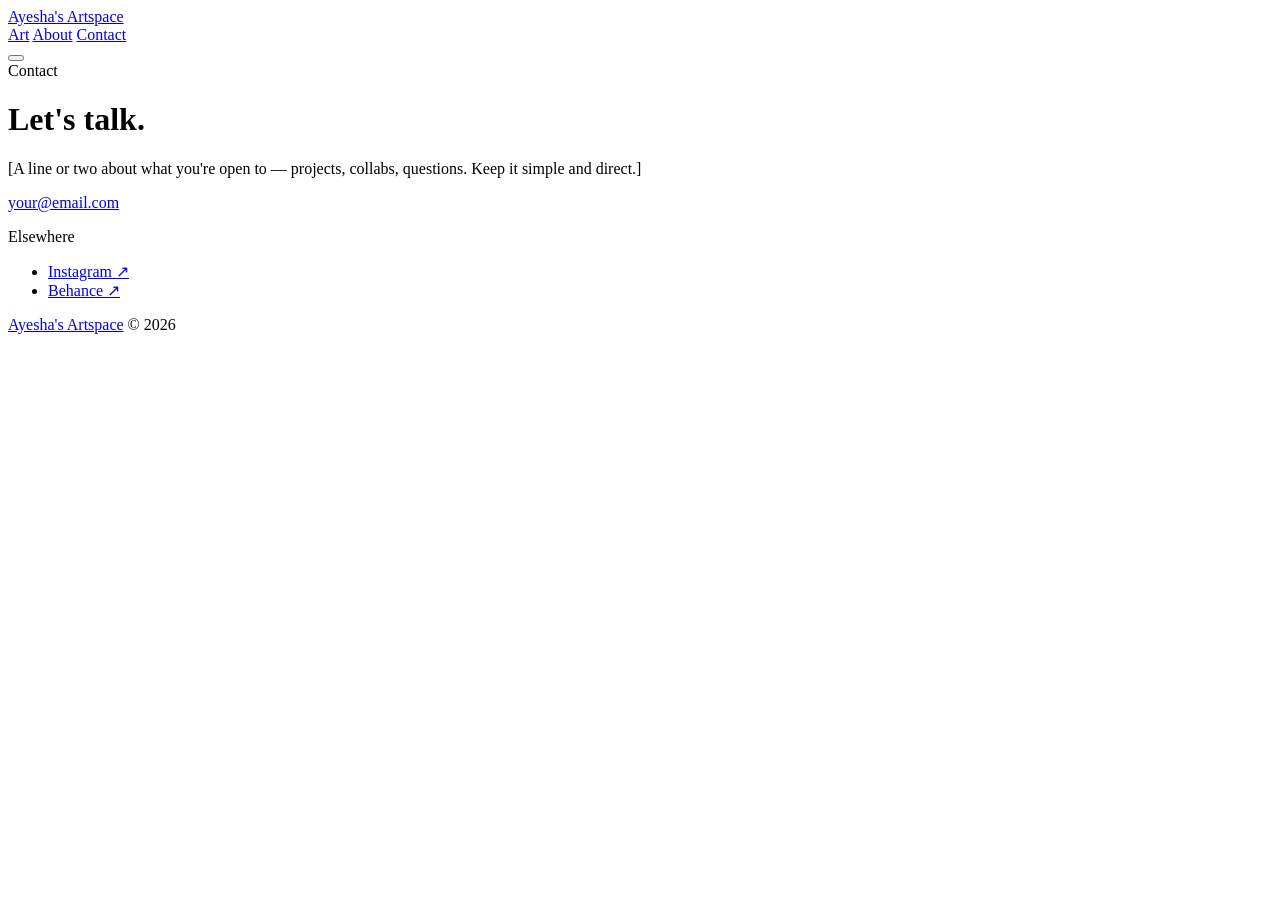
==== index.html @ 91e34842 "Add files via upload" ====
<!DOCTYPE html>
<html lang="en">
<head>
  <meta charset="UTF-8">
  <meta name="viewport" content="width=device-width, initial-scale=1.0">
  <title>Contact — Ayesha's Artspace</title>
  <link rel="preconnect" href="https://fonts.googleapis.com">
  <link rel="preconnect" href="https://fonts.gstatic.com" crossorigin>
  <link href="https://fonts.googleapis.com/css2?family=Cormorant:ital,wght@0,300;0,400;1,300;1,400&family=Syne:wght@400;500;600;700;800&display=swap" rel="stylesheet">
  <link rel="stylesheet" href="styles.css">
</head>
<body>
  <div class="grain" aria-hidden="true"></div>

  <nav id="nav">
    <a href="index.html" class="nav-logo">Ayesha's Artspace</a>
    <div class="nav-links" id="navLinks">
      <a href="work-art.html">Art</a>
      <a href="about.html">About</a>
      <a href="contact.html">Contact</a>
    </div>
    <button class="nav-toggle" id="navToggle" aria-label="Open menu">
      <span></span>
      <span></span>
    </button>
  </nav>

  <div class="page-header">
    <span class="page-label">Contact</span>
    <h1 class="page-title">Let's talk.</h1>
  </div>

  <div class="contact-body">
    <div class="contact-left">
      <p class="contact-tagline">[A line or two about what you're open to — projects, collabs, questions. Keep it simple and direct.]</p>
      <a href="mailto:your@email.com" class="contact-email-link">your@email.com</a>
    </div>

    <div class="contact-right">
      <p class="socials-label">Elsewhere</p>
      <ul class="social-list">
        <li class="social-item">
          <a href="https://www.instagram.com/ayeshasartspace" target="_blank" rel="noopener noreferrer">
            Instagram
            <span class="s-arrow">↗</span>
          </a>
        </li>
        <li class="social-item">
          <a href="https://www.behance.net/ayeshas12" target="_blank" rel="noopener noreferrer">
            Behance
            <span class="s-arrow">↗</span>
          </a>
        </li>
      </ul>
    </div>
  </div>

  <footer>
    <a href="index.html" class="footer-logo">Ayesha's Artspace</a>
    <span class="footer-copy">© 2026</span>
  </footer>

  <script>
    const nav = document.getElementById('nav');
    window.addEventListener('scroll', () => {
      nav.classList.toggle('scrolled', window.scrollY > 40);
    }, { passive: true });

    const toggle = document.getElementById('navToggle');
    const links  = document.getElementById('navLinks');
    toggle.addEventListener('click', () => {
      const open = links.classList.toggle('open');
      toggle.classList.toggle('open', open);
      toggle.setAttribute('aria-label', open ? 'Close menu' : 'Open menu');
    });
  </script>
</body>
</html>
---- styles.css ----
<!DOCTYPE html>
<html lang="en">
<head>
  <meta charset="UTF-8">
  <meta name="viewport" content="width=device-width, initial-scale=1.0">
  <title>Ayesha's Artspace</title>
  <link rel="preconnect" href="https://fonts.googleapis.com">
  <link rel="preconnect" href="https://fonts.gstatic.com" crossorigin>
  <link href="https://fonts.googleapis.com/css2?family=Cormorant:ital,wght@0,300;0,400;1,300;1,400&family=Syne:wght@400;500;600;700;800&display=swap" rel="stylesheet">
  <link rel="stylesheet" href="styles.css">
</head>
<body>
  <div class="grain" aria-hidden="true"></div>

  <nav id="nav">
    <a href="index.html" class="nav-logo">Ayesha's Artspace</a>
    <div class="nav-links" id="navLinks">
      <a href="work-art.html">Art</a>
      <a href="about.html">About</a>
      <a href="contact.html">Contact</a>
    </div>
    <button class="nav-toggle" id="navToggle" aria-label="Open menu">
      <span></span>
      <span></span>
    </button>
  </nav>

  <main>
    <section class="hero">
      <div class="hero-glow" aria-hidden="true"></div>
      <div class="hero-inner">
        <span class="hero-spark" aria-hidden="true">✨</span>
        <h1 class="hero-name">Ayesha's<br><em>Artspace</em></h1>
        <div class="hero-divider" aria-hidden="true"></div>
        <p class="hero-sub">Art&ensp;&middot;&ensp;Calligraphy&ensp;&middot;&ensp;Paintings&ensp;&middot;&ensp;Handmade Crafts&ensp;&middot;&ensp;Sketches</p>
      </div>
      <div class="hero-scroll" aria-hidden="true">
        <span>Scroll</span>
        <div class="scroll-bar"></div>
      </div>
    </section>

    <section class="work-section" aria-label="Work disciplines">
      <div class="work-section-header">
        <p class="section-tag">Explore</p>
        <p class="section-count">the artspace</p>
      </div>

      <div class="tiles">

        <a href="work-art.html" class="tile tile-featured">
          <div class="tile-head">
            <svg class="tile-icon" viewBox="0 0 32 32" fill="none" xmlns="http://www.w3.org/2000/svg" aria-hidden="true">
              <path d="M5 27C5 27 10 22 15 15C20 8 25 5 25 5" stroke="currentColor" stroke-width="1.4" stroke-linecap="round"/>
              <path d="M25 5C25 5 27 7.5 27 10C27 12.5 24.5 13.5 22 12" stroke="currentColor" stroke-width="1.4" stroke-linecap="round"/>
              <circle cx="7" cy="25" r="2" fill="currentColor" opacity="0.4"/>
            </svg>
            <span class="tile-num">01</span>
          </div>
          <span class="tile-label">Art</span>
          <span class="tile-sub-label">Paintings · Sketches · Crafts · Calligraphy</span>
          <span class="tile-arrow" aria-hidden="true">→</span>
        </a>

        <a href="work-art.html#logos" class="tile">
          <div class="tile-head">
            <svg class="tile-icon" viewBox="0 0 32 32" fill="none" xmlns="http://www.w3.org/2000/svg" aria-hidden="true">
              <path d="M7 25L3 29M3 29H7M3 29V25M25 3L29 7L13 23L9 19L25 3Z" stroke="currentColor" stroke-width="1.4" stroke-linecap="round" stroke-linejoin="round"/>
              <circle cx="27" cy="5" r="1.5" fill="currentColor" opacity="0.4"/>
            </svg>
            <span class="tile-num">02</span>
          </div>
          <span class="tile-label">Logos & Design</span>
          <span class="tile-sub-label">Coming soon</span>
          <span class="tile-arrow" aria-hidden="true">→</span>
        </a>

        <a href="about.html" class="tile">
          <div class="tile-head">
            <svg class="tile-icon" viewBox="0 0 32 32" fill="none" xmlns="http://www.w3.org/2000/svg" aria-hidden="true">
              <circle cx="16" cy="12" r="5" stroke="currentColor" stroke-width="1.4"/>
              <path d="M5 27c0-6.075 4.925-11 11-11s11 4.925 11 11" stroke="currentColor" stroke-width="1.4" stroke-linecap="round"/>
            </svg>
            <span class="tile-num">03</span>
          </div>
          <span class="tile-label">About Ayesha</span>
          <span class="tile-sub-label">Artist based in India</span>
          <span class="tile-arrow" aria-hidden="true">→</span>
        </a>

      </div>
    </section>
  </main>

  <footer>
    <a href="index.html" class="footer-logo">Ayesha's Artspace</a>
    <span class="footer-copy">© 2026</span>
  </footer>

  <script>
    const nav = document.getElementById('nav');
    window.addEventListener('scroll', () => {
      nav.classList.toggle('scrolled', window.scrollY > 40);
    }, { passive: true });

    const toggle = document.getElementById('navToggle');
    const links  = document.getElementById('navLinks');

    toggle.addEventListener('click', () => {
      const open = links.classList.toggle('open');
      toggle.classList.toggle('open', open);
      toggle.setAttribute('aria-label', open ? 'Close menu' : 'Open menu');
    });

    links.querySelectorAll('a').forEach(a => {
      a.addEventListener('click', () => {
        links.classList.remove('open');
        toggle.classList.remove('open');
        toggle.setAttribute('aria-label', 'Open menu');
      });
    });
  </script>
</body>
</html>
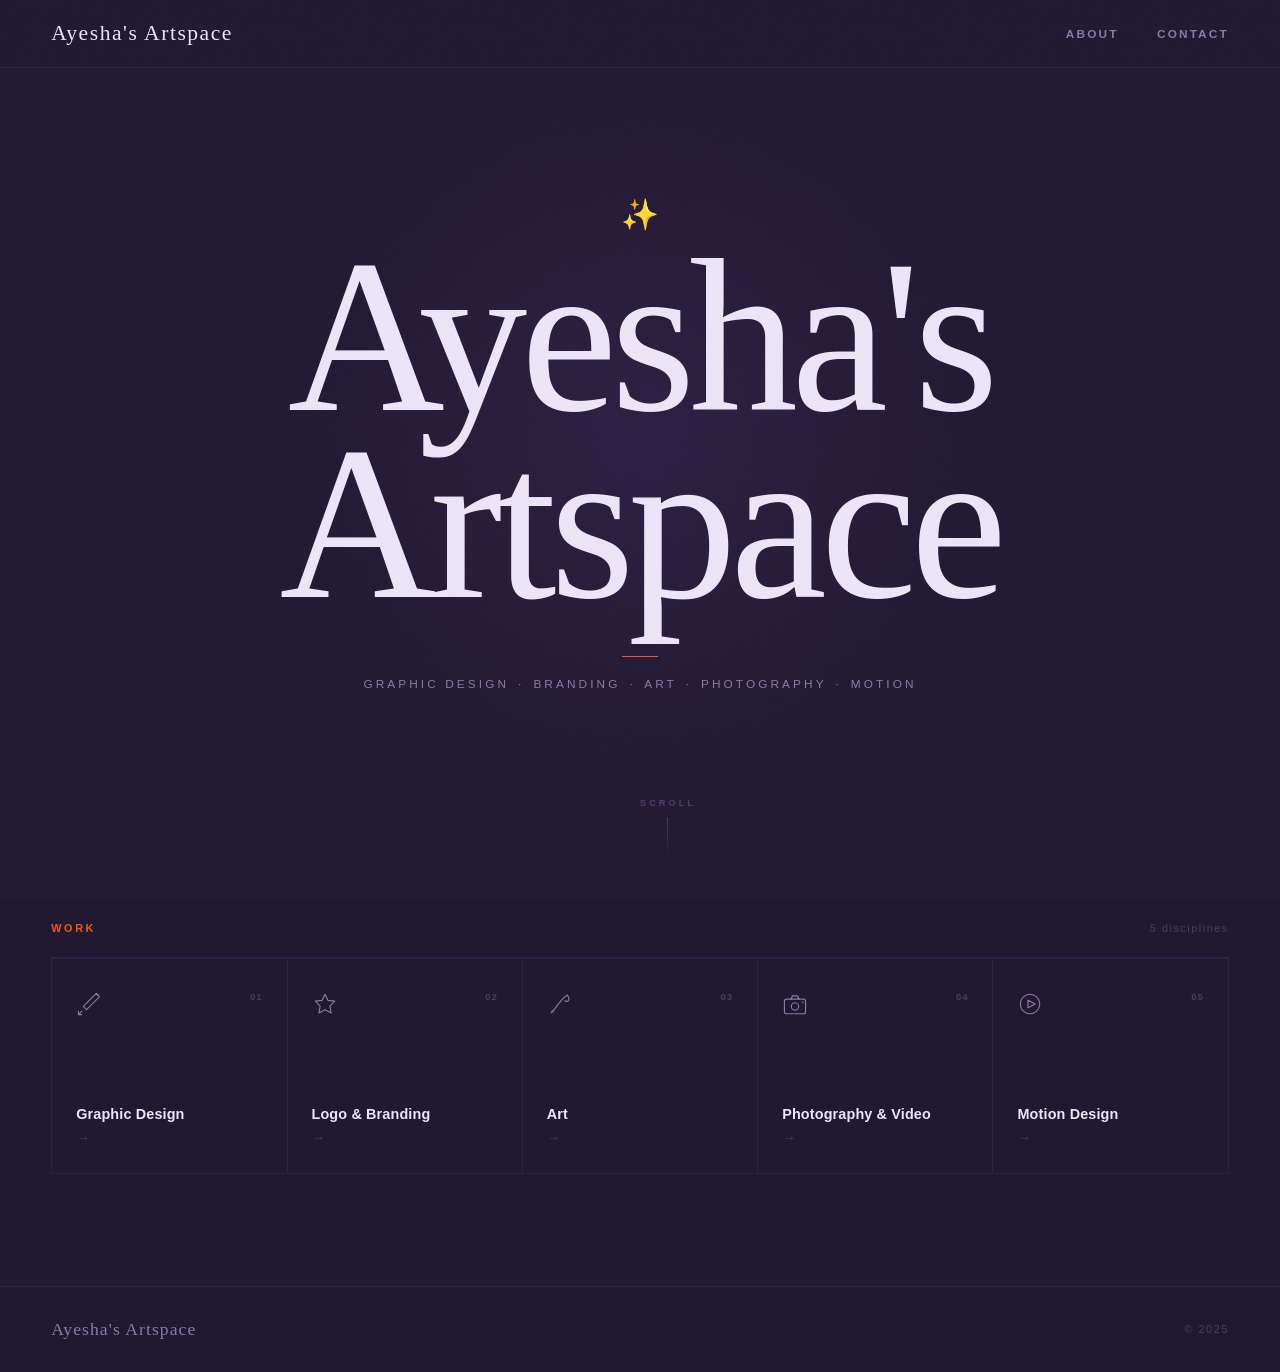
==== commit 1d1e9997: "Fixed and changed many files" ====
--- a/index.html
+++ b/index.html
@@ -3,7 +3,7 @@
 <head>
   <meta charset="UTF-8">
   <meta name="viewport" content="width=device-width, initial-scale=1.0">
-  <title>Contact — Ayesha's Artspace</title>
+  <title>Ayesha's Artspace</title>
   <link rel="preconnect" href="https://fonts.googleapis.com">
   <link rel="preconnect" href="https://fonts.gstatic.com" crossorigin>
   <link href="https://fonts.googleapis.com/css2?family=Cormorant:ital,wght@0,300;0,400;1,300;1,400&family=Syne:wght@400;500;600;700;800&display=swap" rel="stylesheet">
@@ -15,7 +15,6 @@
   <nav id="nav">
     <a href="index.html" class="nav-logo">Ayesha's Artspace</a>
     <div class="nav-links" id="navLinks">
-      <a href="work-art.html">Art</a>
       <a href="about.html">About</a>
       <a href="contact.html">Contact</a>
     </div>
@@ -25,54 +24,126 @@
     </button>
   </nav>
 
-  <div class="page-header">
-    <span class="page-label">Contact</span>
-    <h1 class="page-title">Let's talk.</h1>
-  </div>
+  <main>
+    <section class="hero">
+      <div class="hero-glow" aria-hidden="true"></div>
 
-  <div class="contact-body">
-    <div class="contact-left">
-      <p class="contact-tagline">[A line or two about what you're open to — projects, collabs, questions. Keep it simple and direct.]</p>
-      <a href="mailto:your@email.com" class="contact-email-link">your@email.com</a>
-    </div>
+      <div class="hero-inner">
+        <span class="hero-spark" aria-hidden="true">✨</span>
+        <h1 class="hero-name">Ayesha's Artspace</h1>
+        <div class="hero-divider" aria-hidden="true"></div>
+        <p class="hero-sub">Graphic Design&ensp;&middot;&ensp;Branding&ensp;&middot;&ensp;Art&ensp;&middot;&ensp;Photography&ensp;&middot;&ensp;Motion</p>
+      </div>
 
-    <div class="contact-right">
-      <p class="socials-label">Elsewhere</p>
-      <ul class="social-list">
-        <li class="social-item">
-          <a href="https://www.instagram.com/ayeshasartspace" target="_blank" rel="noopener noreferrer">
-            Instagram
-            <span class="s-arrow">↗</span>
-          </a>
-        </li>
-        <li class="social-item">
-          <a href="https://www.behance.net/ayeshas12" target="_blank" rel="noopener noreferrer">
-            Behance
-            <span class="s-arrow">↗</span>
-          </a>
-        </li>
-      </ul>
-    </div>
-  </div>
+      <div class="hero-scroll" aria-hidden="true">
+        <span>Scroll</span>
+        <div class="scroll-bar"></div>
+      </div>
+    </section>
+
+    <section class="work-section" aria-label="Work disciplines">
+      <div class="work-section-header">
+        <p class="section-tag">Work</p>
+        <p class="section-count">5 disciplines</p>
+      </div>
+
+      <div class="tiles">
+
+        <a href="work-graphic-design.html" class="tile">
+          <div class="tile-head">
+            <svg class="tile-icon" viewBox="0 0 32 32" fill="none" xmlns="http://www.w3.org/2000/svg" aria-hidden="true">
+              <path d="M7 25L3 29M3 29H7M3 29V25M25 3L29 7L13 23L9 19L25 3Z" stroke="currentColor" stroke-width="1.4" stroke-linecap="round" stroke-linejoin="round"/>
+              <circle cx="27" cy="5" r="1.5" fill="currentColor" opacity="0.4"/>
+            </svg>
+            <span class="tile-num">01</span>
+          </div>
+          <span class="tile-label">Graphic Design</span>
+          <span class="tile-arrow" aria-hidden="true">→</span>
+        </a>
+
+        <a href="work-logo-branding.html" class="tile">
+          <div class="tile-head">
+            <svg class="tile-icon" viewBox="0 0 32 32" fill="none" xmlns="http://www.w3.org/2000/svg" aria-hidden="true">
+              <path d="M16 4L19.5 11.5L28 12.5L22 18.5L23.5 27L16 23L8.5 27L10 18.5L4 12.5L12.5 11.5L16 4Z" stroke="currentColor" stroke-width="1.4" stroke-linecap="round" stroke-linejoin="round"/>
+            </svg>
+            <span class="tile-num">02</span>
+          </div>
+          <span class="tile-label">Logo & Branding</span>
+          <span class="tile-arrow" aria-hidden="true">→</span>
+        </a>
+
+        <a href="work-art.html" class="tile">
+          <div class="tile-head">
+            <svg class="tile-icon" viewBox="0 0 32 32" fill="none" xmlns="http://www.w3.org/2000/svg" aria-hidden="true">
+              <path d="M5 27C5 27 10 22 15 15C20 8 25 5 25 5" stroke="currentColor" stroke-width="1.4" stroke-linecap="round"/>
+              <path d="M25 5C25 5 27 7.5 27 10C27 12.5 24.5 13.5 22 12" stroke="currentColor" stroke-width="1.4" stroke-linecap="round"/>
+              <circle cx="7" cy="25" r="2" fill="currentColor" opacity="0.4"/>
+            </svg>
+            <span class="tile-num">03</span>
+          </div>
+          <span class="tile-label">Art</span>
+          <span class="tile-arrow" aria-hidden="true">→</span>
+        </a>
+
+        <a href="work-photography.html" class="tile">
+          <div class="tile-head">
+            <svg class="tile-icon" viewBox="0 0 32 32" fill="none" xmlns="http://www.w3.org/2000/svg" aria-hidden="true">
+              <rect x="3" y="10" width="26" height="18" rx="2.5" stroke="currentColor" stroke-width="1.4"/>
+              <path d="M11 10L13 6H19L21 10" stroke="currentColor" stroke-width="1.4" stroke-linecap="round" stroke-linejoin="round"/>
+              <circle cx="16" cy="19" r="4.5" stroke="currentColor" stroke-width="1.4"/>
+              <circle cx="25.5" cy="14" r="1" fill="currentColor"/>
+            </svg>
+            <span class="tile-num">04</span>
+          </div>
+          <span class="tile-label">Photography & Video</span>
+          <span class="tile-arrow" aria-hidden="true">→</span>
+        </a>
+
+        <a href="work-motion.html" class="tile">
+          <div class="tile-head">
+            <svg class="tile-icon" viewBox="0 0 32 32" fill="none" xmlns="http://www.w3.org/2000/svg" aria-hidden="true">
+              <circle cx="16" cy="16" r="12" stroke="currentColor" stroke-width="1.4"/>
+              <path d="M13.5 11.5L22.5 16L13.5 20.5V11.5Z" stroke="currentColor" stroke-width="1.4" stroke-linejoin="round"/>
+            </svg>
+            <span class="tile-num">05</span>
+          </div>
+          <span class="tile-label">Motion Design</span>
+          <span class="tile-arrow" aria-hidden="true">→</span>
+        </a>
+
+      </div>
+    </section>
+  </main>
 
   <footer>
     <a href="index.html" class="footer-logo">Ayesha's Artspace</a>
-    <span class="footer-copy">© 2026</span>
+    <span class="footer-copy">© 2025</span>
   </footer>
 
   <script>
+    // Nav scroll state
     const nav = document.getElementById('nav');
     window.addEventListener('scroll', () => {
       nav.classList.toggle('scrolled', window.scrollY > 40);
     }, { passive: true });
 
+    // Mobile menu
     const toggle = document.getElementById('navToggle');
     const links  = document.getElementById('navLinks');
+
     toggle.addEventListener('click', () => {
       const open = links.classList.toggle('open');
       toggle.classList.toggle('open', open);
       toggle.setAttribute('aria-label', open ? 'Close menu' : 'Open menu');
     });
+
+    links.querySelectorAll('a').forEach(a => {
+      a.addEventListener('click', () => {
+        links.classList.remove('open');
+        toggle.classList.remove('open');
+        toggle.setAttribute('aria-label', 'Open menu');
+      });
+    });
   </script>
 </body>
 </html>
--- a/styles.css
+++ b/styles.css
@@ -1,124 +1,714 @@
-<!DOCTYPE html>
-<html lang="en">
-<head>
-  <meta charset="UTF-8">
-  <meta name="viewport" content="width=device-width, initial-scale=1.0">
-  <title>Ayesha's Artspace</title>
-  <link rel="preconnect" href="https://fonts.googleapis.com">
-  <link rel="preconnect" href="https://fonts.gstatic.com" crossorigin>
-  <link href="https://fonts.googleapis.com/css2?family=Cormorant:ital,wght@0,300;0,400;1,300;1,400&family=Syne:wght@400;500;600;700;800&display=swap" rel="stylesheet">
-  <link rel="stylesheet" href="styles.css">
-</head>
-<body>
-  <div class="grain" aria-hidden="true"></div>
-
-  <nav id="nav">
-    <a href="index.html" class="nav-logo">Ayesha's Artspace</a>
-    <div class="nav-links" id="navLinks">
-      <a href="work-art.html">Art</a>
-      <a href="about.html">About</a>
-      <a href="contact.html">Contact</a>
-    </div>
-    <button class="nav-toggle" id="navToggle" aria-label="Open menu">
-      <span></span>
-      <span></span>
-    </button>
-  </nav>
-
-  <main>
-    <section class="hero">
-      <div class="hero-glow" aria-hidden="true"></div>
-      <div class="hero-inner">
-        <span class="hero-spark" aria-hidden="true">✨</span>
-        <h1 class="hero-name">Ayesha's<br><em>Artspace</em></h1>
-        <div class="hero-divider" aria-hidden="true"></div>
-        <p class="hero-sub">Art&ensp;&middot;&ensp;Calligraphy&ensp;&middot;&ensp;Paintings&ensp;&middot;&ensp;Handmade Crafts&ensp;&middot;&ensp;Sketches</p>
-      </div>
-      <div class="hero-scroll" aria-hidden="true">
-        <span>Scroll</span>
-        <div class="scroll-bar"></div>
-      </div>
-    </section>
-
-    <section class="work-section" aria-label="Work disciplines">
-      <div class="work-section-header">
-        <p class="section-tag">Explore</p>
-        <p class="section-count">the artspace</p>
-      </div>
-
-      <div class="tiles">
-
-        <a href="work-art.html" class="tile tile-featured">
-          <div class="tile-head">
-            <svg class="tile-icon" viewBox="0 0 32 32" fill="none" xmlns="http://www.w3.org/2000/svg" aria-hidden="true">
-              <path d="M5 27C5 27 10 22 15 15C20 8 25 5 25 5" stroke="currentColor" stroke-width="1.4" stroke-linecap="round"/>
-              <path d="M25 5C25 5 27 7.5 27 10C27 12.5 24.5 13.5 22 12" stroke="currentColor" stroke-width="1.4" stroke-linecap="round"/>
-              <circle cx="7" cy="25" r="2" fill="currentColor" opacity="0.4"/>
-            </svg>
-            <span class="tile-num">01</span>
-          </div>
-          <span class="tile-label">Art</span>
-          <span class="tile-sub-label">Paintings · Sketches · Crafts · Calligraphy</span>
-          <span class="tile-arrow" aria-hidden="true">→</span>
-        </a>
-
-        <a href="work-art.html#logos" class="tile">
-          <div class="tile-head">
-            <svg class="tile-icon" viewBox="0 0 32 32" fill="none" xmlns="http://www.w3.org/2000/svg" aria-hidden="true">
-              <path d="M7 25L3 29M3 29H7M3 29V25M25 3L29 7L13 23L9 19L25 3Z" stroke="currentColor" stroke-width="1.4" stroke-linecap="round" stroke-linejoin="round"/>
-              <circle cx="27" cy="5" r="1.5" fill="currentColor" opacity="0.4"/>
-            </svg>
-            <span class="tile-num">02</span>
-          </div>
-          <span class="tile-label">Logos & Design</span>
-          <span class="tile-sub-label">Coming soon</span>
-          <span class="tile-arrow" aria-hidden="true">→</span>
-        </a>
-
-        <a href="about.html" class="tile">
-          <div class="tile-head">
-            <svg class="tile-icon" viewBox="0 0 32 32" fill="none" xmlns="http://www.w3.org/2000/svg" aria-hidden="true">
-              <circle cx="16" cy="12" r="5" stroke="currentColor" stroke-width="1.4"/>
-              <path d="M5 27c0-6.075 4.925-11 11-11s11 4.925 11 11" stroke="currentColor" stroke-width="1.4" stroke-linecap="round"/>
-            </svg>
-            <span class="tile-num">03</span>
-          </div>
-          <span class="tile-label">About Ayesha</span>
-          <span class="tile-sub-label">Artist based in India</span>
-          <span class="tile-arrow" aria-hidden="true">→</span>
-        </a>
-
-      </div>
-    </section>
-  </main>
-
-  <footer>
-    <a href="index.html" class="footer-logo">Ayesha's Artspace</a>
-    <span class="footer-copy">© 2026</span>
-  </footer>
-
-  <script>
-    const nav = document.getElementById('nav');
-    window.addEventListener('scroll', () => {
-      nav.classList.toggle('scrolled', window.scrollY > 40);
-    }, { passive: true });
-
-    const toggle = document.getElementById('navToggle');
-    const links  = document.getElementById('navLinks');
-
-    toggle.addEventListener('click', () => {
-      const open = links.classList.toggle('open');
-      toggle.classList.toggle('open', open);
-      toggle.setAttribute('aria-label', open ? 'Close menu' : 'Open menu');
-    });
-
-    links.querySelectorAll('a').forEach(a => {
-      a.addEventListener('click', () => {
-        links.classList.remove('open');
-        toggle.classList.remove('open');
-        toggle.setAttribute('aria-label', 'Open menu');
-      });
-    });
-  </script>
-</body>
-</html>
+/* ══════════════════════════════════════════════
+   Ayesha's Artspace — Shared Styles
+   ══════════════════════════════════════════════ */
+
+*, *::before, *::after {
+  box-sizing: border-box;
+  margin: 0;
+  padding: 0;
+}
+
+:root {
+  --bg:            #211832;
+  --bg-tile:       #261a3b;
+  --bg-hover:      rgba(242, 89, 18, 0.07);
+  --purple:        #412B6B;
+  --purple-bright: #5C3E94;
+  --orange:        #F25912;
+  --text:          #EDE5F8;
+  --text-dim:      #8B7AAA;
+  --text-muted:    #4e3a68;
+  --border:        rgba(92, 62, 148, 0.22);
+  --nav-h:         68px;
+}
+
+html { scroll-behavior: smooth; }
+
+body {
+  background: var(--bg);
+  color: var(--text);
+  font-family: 'Syne', sans-serif;
+  min-height: 100vh;
+  overflow-x: hidden;
+  -webkit-font-smoothing: antialiased;
+  -moz-osx-font-smoothing: grayscale;
+}
+
+/* ── Grain overlay ───────────────────────────── */
+.grain {
+  position: fixed;
+  inset: 0;
+  z-index: 900;
+  pointer-events: none;
+  opacity: 0.038;
+  background-image: url("data:image/svg+xml,%3Csvg xmlns='http://www.w3.org/2000/svg' width='250' height='250'%3E%3Cfilter id='n'%3E%3CfeTurbulence type='fractalNoise' baseFrequency='0.78' numOctaves='4' stitchTiles='stitch'/%3E%3C/filter%3E%3Crect width='250' height='250' filter='url(%23n)'/%3E%3C/svg%3E");
+  background-size: 200px 200px;
+}
+
+/* ── Navigation ──────────────────────────────── */
+nav {
+  position: fixed;
+  top: 0; left: 0; right: 0;
+  z-index: 800;
+  height: var(--nav-h);
+  display: flex;
+  align-items: center;
+  justify-content: space-between;
+  padding: 0 clamp(1.5rem, 4vw, 4rem);
+  background: rgba(33, 24, 50, 0.78);
+  backdrop-filter: blur(20px);
+  -webkit-backdrop-filter: blur(20px);
+  border-bottom: 1px solid var(--border);
+  transition: background 0.3s ease;
+}
+
+nav.scrolled {
+  background: rgba(33, 24, 50, 0.97);
+}
+
+.nav-logo {
+  font-family: 'Cormorant', serif;
+  font-size: 1.35rem;
+  font-weight: 400;
+  letter-spacing: 0.07em;
+  color: var(--text);
+  text-decoration: none;
+  line-height: 1;
+  transition: color 0.2s;
+}
+
+.nav-logo:hover { color: var(--orange); }
+
+.nav-links {
+  display: flex;
+  align-items: center;
+  gap: clamp(1.75rem, 3vw, 3.5rem);
+}
+
+.nav-links a {
+  font-size: 0.74rem;
+  font-weight: 700;
+  letter-spacing: 0.18em;
+  text-transform: uppercase;
+  color: var(--text-dim);
+  text-decoration: none;
+  position: relative;
+  transition: color 0.2s;
+}
+
+.nav-links a::after {
+  content: '';
+  position: absolute;
+  bottom: -3px; left: 0;
+  width: 0; height: 1px;
+  background: var(--orange);
+  transition: width 0.28s cubic-bezier(.4,0,.2,1);
+}
+
+.nav-links a:hover { color: var(--text); }
+.nav-links a:hover::after { width: 100%; }
+
+/* Mobile hamburger */
+.nav-toggle {
+  display: none;
+  flex-direction: column;
+  justify-content: center;
+  gap: 6px;
+  background: none;
+  border: none;
+  cursor: pointer;
+  padding: 6px;
+}
+
+.nav-toggle span {
+  display: block;
+  width: 20px;
+  height: 1px;
+  background: var(--text);
+  transition: transform 0.25s ease, opacity 0.2s ease;
+  transform-origin: center;
+}
+
+.nav-toggle.open span:first-child {
+  transform: translateY(3.5px) rotate(45deg);
+}
+.nav-toggle.open span:last-child {
+  transform: translateY(-3.5px) rotate(-45deg);
+}
+
+/* ── Footer ──────────────────────────────────── */
+footer {
+  border-top: 1px solid var(--border);
+  padding: 2rem clamp(1.5rem, 4vw, 4rem);
+  display: flex;
+  justify-content: space-between;
+  align-items: center;
+}
+
+.footer-logo {
+  font-family: 'Cormorant', serif;
+  font-size: 1.1rem;
+  font-weight: 400;
+  letter-spacing: 0.06em;
+  color: var(--text-dim);
+  text-decoration: none;
+  transition: color 0.2s;
+}
+
+.footer-logo:hover { color: var(--text); }
+
+.footer-copy {
+  font-size: 0.68rem;
+  letter-spacing: 0.14em;
+  color: var(--text-muted);
+}
+
+/* ── Keyframes ───────────────────────────────── */
+@keyframes fadeUp {
+  from { opacity: 0; transform: translateY(16px); }
+  to   { opacity: 1; transform: translateY(0); }
+}
+
+
+/* ══════════════════════════════════════════════
+   INDEX — Hero
+   ══════════════════════════════════════════════ */
+
+.hero {
+  position: relative;
+  min-height: 100vh;
+  display: flex;
+  flex-direction: column;
+  align-items: center;
+  justify-content: center;
+  text-align: center;
+  padding: var(--nav-h) clamp(1.5rem, 6vw, 6rem) 5rem;
+  overflow: hidden;
+}
+
+.hero-glow {
+  position: absolute;
+  top: 48%;
+  left: 50%;
+  transform: translate(-50%, -50%);
+  width: min(720px, 95vw);
+  height: min(720px, 95vw);
+  border-radius: 50%;
+  background: radial-gradient(circle, rgba(92,62,148,0.17) 0%, transparent 66%);
+  pointer-events: none;
+}
+
+.hero-inner { position: relative; z-index: 1; }
+
+.hero-spark {
+  font-size: 1.9rem;
+  display: block;
+  margin-bottom: 0.6rem;
+  animation: fadeUp 0.85s cubic-bezier(.4,0,.2,1) 0.08s both;
+}
+
+.hero-name {
+  font-family: 'Cormorant', serif;
+  font-size: clamp(5rem, 17vw, 15rem);
+  font-weight: 300;
+  line-height: 0.86;
+  letter-spacing: -0.03em;
+  color: var(--text);
+  animation: fadeUp 0.85s cubic-bezier(.4,0,.2,1) 0.18s both;
+}
+
+.hero-divider {
+  width: 36px;
+  height: 1px;
+  background: var(--orange);
+  opacity: 0.55;
+  margin: 2.4rem auto 0;
+  animation: fadeUp 0.85s cubic-bezier(.4,0,.2,1) 0.32s both;
+}
+
+.hero-sub {
+  margin-top: 1.25rem;
+  font-size: clamp(0.58rem, 1.05vw, 0.74rem);
+  letter-spacing: 0.26em;
+  text-transform: uppercase;
+  color: var(--text-dim);
+  font-weight: 500;
+  animation: fadeUp 0.85s cubic-bezier(.4,0,.2,1) 0.4s both;
+}
+
+.hero-scroll {
+  position: absolute;
+  bottom: 2.75rem;
+  left: 50%;
+  transform: translateX(-50%);
+  display: flex;
+  flex-direction: column;
+  align-items: center;
+  gap: 0.65rem;
+  animation: fadeUp 0.85s ease 0.75s both;
+}
+
+.hero-scroll span {
+  font-size: 0.58rem;
+  letter-spacing: 0.32em;
+  text-transform: uppercase;
+  color: var(--text-muted);
+  font-weight: 700;
+}
+
+.scroll-bar {
+  width: 1px;
+  height: 38px;
+  background: linear-gradient(to bottom, var(--text-muted), transparent);
+}
+
+
+/* ══════════════════════════════════════════════
+   INDEX — Work tiles
+   ══════════════════════════════════════════════ */
+
+.work-section {
+  max-width: 1400px;
+  margin: 0 auto;
+  padding: 0 clamp(1.5rem, 4vw, 4rem) 7rem;
+}
+
+.work-section-header {
+  display: flex;
+  justify-content: space-between;
+  align-items: center;
+  padding: 1.4rem 0;
+  border-bottom: 1px solid var(--border);
+}
+
+.section-tag {
+  font-size: 0.68rem;
+  font-weight: 700;
+  letter-spacing: 0.24em;
+  text-transform: uppercase;
+  color: var(--orange);
+}
+
+.section-count {
+  font-size: 0.68rem;
+  letter-spacing: 0.14em;
+  color: var(--text-muted);
+}
+
+/* Tile grid */
+.tiles {
+  display: grid;
+  grid-template-columns: repeat(5, 1fr);
+  border-left: 1px solid var(--border);
+  border-bottom: 1px solid var(--border);
+}
+
+.tile {
+  position: relative;
+  display: flex;
+  flex-direction: column;
+  padding: 2rem 1.5rem 1.75rem;
+  text-decoration: none;
+  color: var(--text);
+  border-top: 1px solid var(--border);
+  border-right: 1px solid var(--border);
+  overflow: hidden;
+  min-height: 215px;
+  transition: background 0.22s ease;
+}
+
+/* Orange reveal line on hover */
+.tile::before {
+  content: '';
+  position: absolute;
+  top: 0; left: 0; right: 0;
+  height: 2px;
+  background: var(--orange);
+  transform: scaleX(0);
+  transform-origin: left;
+  transition: transform 0.32s cubic-bezier(.4,0,.2,1);
+}
+
+.tile:hover { background: var(--bg-hover); }
+.tile:hover::before { transform: scaleX(1); }
+.tile:hover .tile-arrow { color: var(--orange); transform: translateX(5px); }
+.tile:hover .tile-icon { color: var(--orange); }
+
+.tile-head {
+  display: flex;
+  justify-content: space-between;
+  align-items: flex-start;
+}
+
+.tile-icon {
+  width: 26px;
+  height: 26px;
+  color: var(--text-dim);
+  transition: color 0.22s;
+  flex-shrink: 0;
+}
+
+.tile-num {
+  font-size: 0.6rem;
+  letter-spacing: 0.1em;
+  color: var(--text-muted);
+  font-weight: 600;
+}
+
+.tile-label {
+  margin-top: auto;
+  padding-top: 2rem;
+  font-size: 0.9rem;
+  font-weight: 600;
+  letter-spacing: 0.01em;
+  line-height: 1.25;
+  color: var(--text);
+}
+
+.tile-arrow {
+  display: block;
+  margin-top: 0.45rem;
+  font-size: 0.85rem;
+  color: var(--text-muted);
+  transition: color 0.22s, transform 0.22s;
+}
+
+
+/* ══════════════════════════════════════════════
+   INNER PAGES — Shared header
+   ══════════════════════════════════════════════ */
+
+.page-header {
+  padding-top: calc(var(--nav-h) + 4rem);
+  padding-bottom: 3.5rem;
+  padding-left: clamp(1.5rem, 4vw, 4rem);
+  padding-right: clamp(1.5rem, 4vw, 4rem);
+  max-width: 1400px;
+  margin: 0 auto;
+  border-bottom: 1px solid var(--border);
+}
+
+.breadcrumb {
+  display: flex;
+  align-items: center;
+  gap: 0.6rem;
+  font-size: 0.68rem;
+  letter-spacing: 0.18em;
+  text-transform: uppercase;
+  color: var(--text-muted);
+  margin-bottom: 2rem;
+}
+
+.breadcrumb a {
+  color: var(--text-dim);
+  text-decoration: none;
+  transition: color 0.2s;
+}
+
+.breadcrumb a:hover { color: var(--orange); }
+
+.page-label {
+  display: block;
+  font-size: 0.68rem;
+  font-weight: 700;
+  letter-spacing: 0.24em;
+  text-transform: uppercase;
+  color: var(--orange);
+  margin-bottom: 1.75rem;
+}
+
+.page-title {
+  font-family: 'Cormorant', serif;
+  font-size: clamp(3.5rem, 9vw, 8.5rem);
+  font-weight: 300;
+  line-height: 0.88;
+  letter-spacing: -0.025em;
+  color: var(--text);
+}
+
+.page-title em {
+  font-style: italic;
+  color: var(--text-dim);
+}
+
+
+/* ══════════════════════════════════════════════
+   ABOUT PAGE
+   ══════════════════════════════════════════════ */
+
+.about-body {
+  max-width: 1400px;
+  margin: 0 auto;
+  padding: 5.5rem clamp(1.5rem, 4vw, 4rem) 8rem;
+  display: grid;
+  grid-template-columns: 240px 1fr;
+  gap: 5.5rem;
+  align-items: start;
+}
+
+.about-sidebar {
+  position: sticky;
+  top: calc(var(--nav-h) + 2.5rem);
+}
+
+.sidebar-label {
+  font-size: 0.65rem;
+  font-weight: 700;
+  letter-spacing: 0.22em;
+  text-transform: uppercase;
+  color: var(--text-muted);
+  margin-bottom: 1.25rem;
+}
+
+.discipline-list { list-style: none; }
+
+.discipline-list li {
+  font-size: 0.8rem;
+  color: var(--text-dim);
+  padding: 0.6rem 0;
+  border-bottom: 1px solid var(--border);
+  font-weight: 500;
+  letter-spacing: 0.02em;
+}
+
+.discipline-list li::before {
+  content: '– ';
+  color: var(--orange);
+  opacity: 0.65;
+}
+
+.about-text {
+  font-family: 'Cormorant', serif;
+  font-size: clamp(1.2rem, 2.2vw, 1.75rem);
+  font-weight: 300;
+  line-height: 1.65;
+  color: var(--text-dim);
+}
+
+.about-text p + p { margin-top: 1.5rem; }
+
+.about-text strong {
+  color: var(--text);
+  font-weight: 400;
+}
+
+
+/* ══════════════════════════════════════════════
+   CONTACT PAGE
+   ══════════════════════════════════════════════ */
+
+.contact-body {
+  max-width: 1400px;
+  margin: 0 auto;
+  padding: 5.5rem clamp(1.5rem, 4vw, 4rem) 8rem;
+  display: grid;
+  grid-template-columns: 1fr 1fr;
+  gap: 6rem;
+  align-items: start;
+}
+
+.contact-tagline {
+  font-family: 'Cormorant', serif;
+  font-size: clamp(1.1rem, 2vw, 1.5rem);
+  font-weight: 300;
+  line-height: 1.65;
+  color: var(--text-dim);
+  margin-bottom: 3rem;
+}
+
+.contact-email-link {
+  display: inline-block;
+  font-family: 'Cormorant', serif;
+  font-size: clamp(1.4rem, 3vw, 2.5rem);
+  font-weight: 400;
+  color: var(--text);
+  text-decoration: none;
+  border-bottom: 1px solid var(--orange);
+  padding-bottom: 0.2rem;
+  transition: color 0.2s;
+  word-break: break-all;
+}
+
+.contact-email-link:hover { color: var(--orange); }
+
+.socials-label {
+  font-size: 0.65rem;
+  font-weight: 700;
+  letter-spacing: 0.22em;
+  text-transform: uppercase;
+  color: var(--text-muted);
+  margin-bottom: 0;
+}
+
+.social-list { list-style: none; }
+
+.social-item a {
+  display: flex;
+  align-items: center;
+  justify-content: space-between;
+  padding: 1.15rem 0;
+  border-bottom: 1px solid var(--border);
+  text-decoration: none;
+  color: var(--text-dim);
+  font-size: 0.86rem;
+  font-weight: 500;
+  transition: color 0.2s;
+}
+
+.social-item:first-child a { border-top: 1px solid var(--border); }
+.social-item a:hover { color: var(--text); }
+.social-item a:hover .s-arrow { color: var(--orange); transform: translateX(4px); }
+
+.s-arrow {
+  color: var(--text-muted);
+  font-size: 0.82rem;
+  transition: color 0.22s, transform 0.22s;
+}
+
+
+/* ══════════════════════════════════════════════
+   WORK PAGES — Grid
+   ══════════════════════════════════════════════ */
+
+.work-grid {
+  max-width: 1400px;
+  margin: 0 auto;
+  padding: 3.5rem clamp(1.5rem, 4vw, 4rem) 8rem;
+  display: grid;
+  grid-template-columns: repeat(3, 1fr);
+  gap: 1px;
+  background: var(--border);
+}
+
+.work-card {
+  background: var(--bg);
+  cursor: pointer;
+  opacity: 0;
+  transform: translateY(14px);
+  transition: opacity 0.5s ease, transform 0.5s ease, background 0.22s ease;
+}
+
+.work-card.visible {
+  opacity: 1;
+  transform: translateY(0);
+}
+
+.work-card:hover { background: var(--bg-tile); }
+
+.work-card-img {
+  aspect-ratio: 4 / 3;
+  background: var(--bg-tile);
+  position: relative;
+  overflow: hidden;
+  display: flex;
+  align-items: center;
+  justify-content: center;
+  transition: transform 0.38s cubic-bezier(.4,0,.2,1);
+}
+
+.work-card:hover .work-card-img { transform: scale(1.018); }
+
+.work-card-img img {
+  width: 100%;
+  height: 100%;
+  object-fit: cover;
+}
+
+
+.placeholder-dot {
+  width: 4px;
+  height: 4px;
+  border-radius: 50%;
+  background: var(--text-muted);
+  opacity: 0.4;
+}
+
+.work-card-info {
+  padding: 1rem 1.25rem 1.35rem;
+  border-top: 1px solid var(--border);
+}
+
+.work-card-title {
+  font-size: 0.82rem;
+  font-weight: 600;
+  color: var(--text);
+  letter-spacing: 0.01em;
+}
+
+.work-card-meta {
+  font-size: 0.68rem;
+  color: var(--text-muted);
+  letter-spacing: 0.1em;
+  margin-top: 0.2rem;
+}
+
+
+/* ══════════════════════════════════════════════
+   RESPONSIVE
+   ══════════════════════════════════════════════ */
+
+/* Medium desktop */
+@media (max-width: 1100px) {
+  .tiles { grid-template-columns: repeat(3, 1fr); }
+}
+
+/* Tablet */
+@media (max-width: 900px) {
+  .tiles { grid-template-columns: repeat(3, 1fr); }
+
+  .about-body {
+    grid-template-columns: 1fr;
+    gap: 3rem;
+  }
+  .about-sidebar { position: static; order: 2; }
+  .about-text { order: 1; }
+
+  .contact-body {
+    grid-template-columns: 1fr;
+    gap: 3rem;
+  }
+
+  .work-grid { grid-template-columns: repeat(2, 1fr); }
+}
+
+/* Large phone */
+@media (max-width: 680px) {
+  .tiles { grid-template-columns: repeat(2, 1fr); }
+
+  .tile {
+    min-height: 175px;
+    padding: 1.35rem 1.1rem 1.2rem;
+  }
+
+  .tile-label { font-size: 0.82rem; }
+
+  .nav-links {
+    display: none;
+    position: fixed;
+    top: var(--nav-h);
+    left: 0; right: 0;
+    background: rgba(33, 24, 50, 0.98);
+    flex-direction: column;
+    align-items: flex-start;
+    padding: 2rem clamp(1.5rem, 4vw, 4rem);
+    gap: 2rem;
+    border-bottom: 1px solid var(--border);
+    z-index: 700;
+  }
+
+  .nav-links.open { display: flex; }
+  .nav-links a { font-size: 0.85rem; }
+  .nav-toggle { display: flex; }
+}
+
+/* Small phone */
+@media (max-width: 460px) {
+  .tiles { grid-template-columns: 1fr; }
+  .tile { border-right: 1px solid var(--border); min-height: 140px; }
+
+  .work-grid { grid-template-columns: 1fr; }
+
+  .footer-copy { display: none; }
+
+  .page-title { letter-spacing: -0.02em; }
+}
